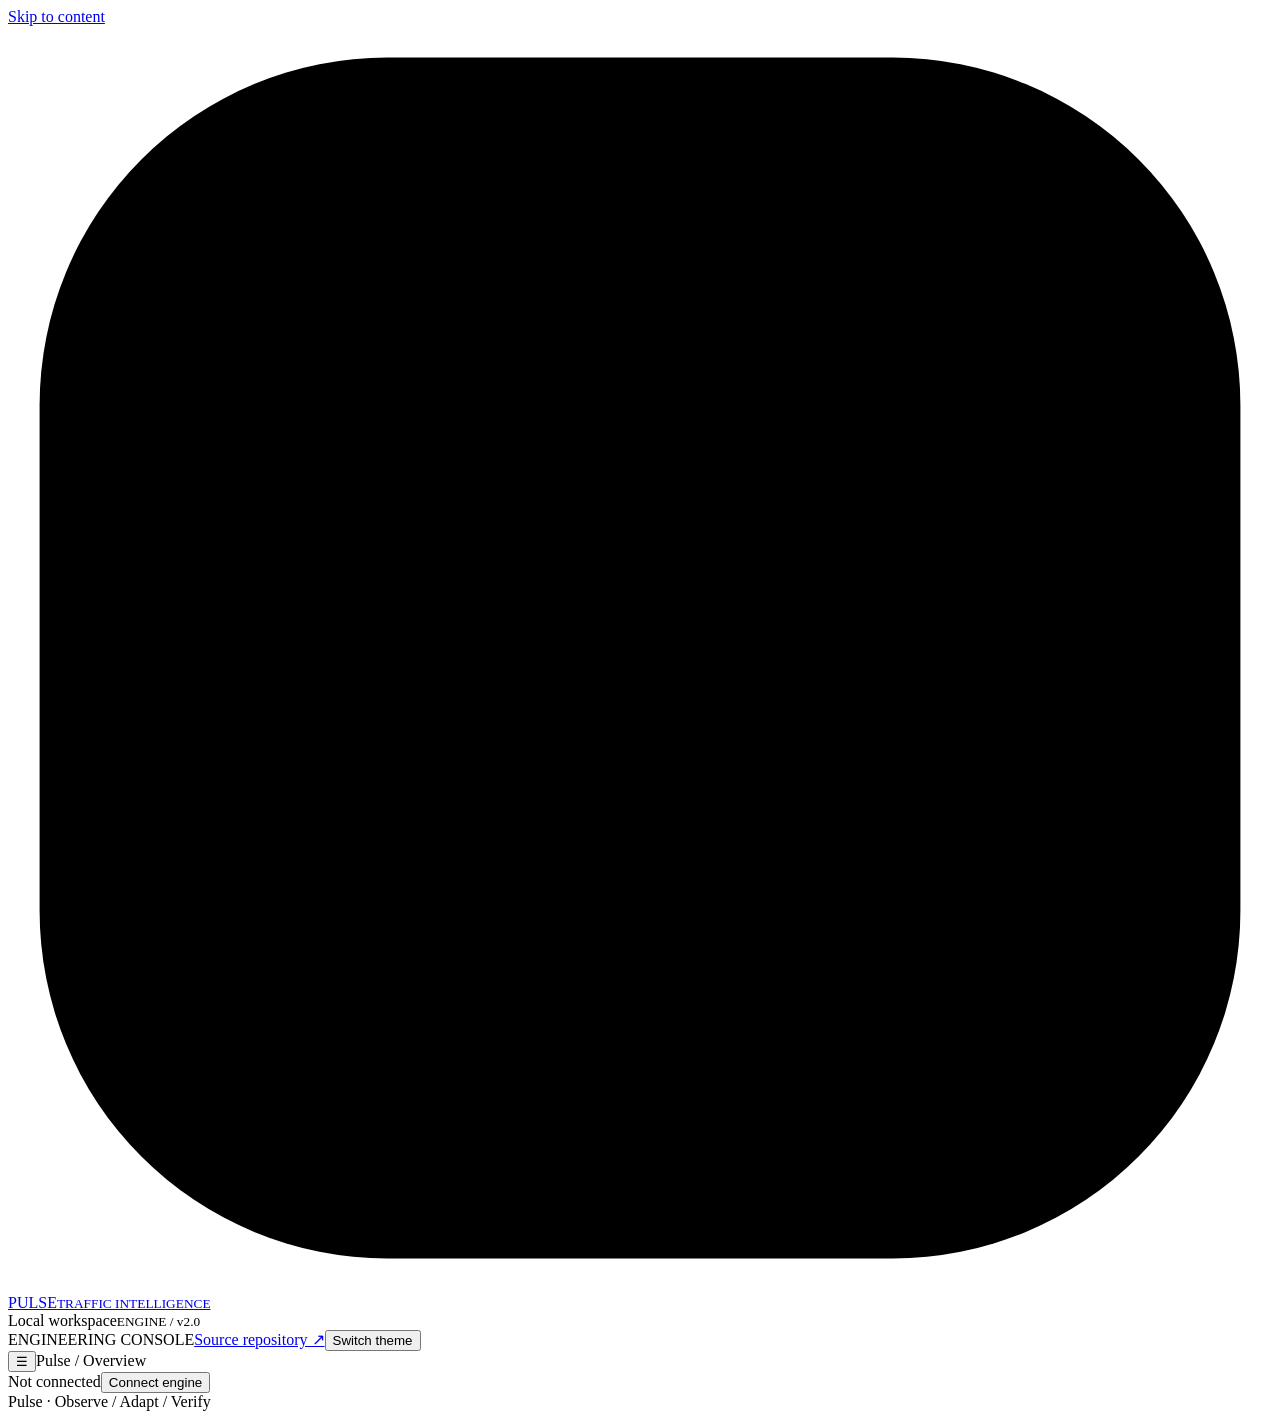
==== app/ui/static/index.html @ 1d76986a "feat(pulse): same-origin console and instance-local measured telemetry" ====
<!doctype html>
<html lang="en" data-theme="dark">
<head>
<meta charset="utf-8">
<meta name="viewport" content="width=device-width, initial-scale=1">
<meta name="color-scheme" content="dark light">
<meta name="description" content="Pulse — adaptive traffic intelligence. Observe, disrupt, and replay real routing experiments.">
<title>Pulse / Traffic Intelligence</title>
<link rel="stylesheet" href="/pulse/assets/style.css">
<script type="module" src="/pulse/assets/app.js"></script>
</head>
<body>
<a class="skip" href="#main">Skip to content</a>
<div id="app">
<aside class="sidebar" aria-label="Primary navigation">
<a class="brand" href="#home" aria-label="Pulse home"><svg viewBox="0 0 40 40" aria-hidden="true"><rect x="1" y="1" width="38" height="38" rx="11"/><path d="M7 22h7l4-11 5 18 4-7h6"/></svg><span>PULSE<small>TRAFFIC INTELLIGENCE</small></span></a>
<div class="workspace"><i class="status-dot"></i><span>Local workspace<small>ENGINE / v2.0</small></span></div>
<nav id="nav"></nav>
<div class="sidebar-footer"><span class="eyebrow">ENGINEERING CONSOLE</span><a href="https://github.com/ashoka0402/Adaptive-L7-Load-Balancer" target="_blank" rel="noopener noreferrer">Source repository ↗</a><button id="theme" class="quiet" type="button">Switch theme</button></div>
</aside>
<div class="shell">
<header class="topbar"><button class="icon-btn mobile-only" id="menu" aria-label="Toggle navigation">☰</button><span id="breadcrumb">Pulse / Overview</span><div class="top-actions"><span id="connection" class="connection"><i></i> Not connected</span><button id="auth-button" class="button compact">Connect engine</button></div></header>
<main id="main" tabindex="-1"></main>
<footer class="footnote"><span>Pulse · Observe / Adapt / Verify</span><span id="clock"></span></footer>
</div>
</div>
<dialog id="auth-dialog" aria-labelledby="auth-title"><form id="auth-form"><div class="eyebrow">CONTROL PLANE / AUTH</div><h2 id="auth-title">Connect to Pulse</h2><p>Enter your local engine's admin token. It stays in this page's memory and is sent only to this origin.</p><label for="token">Admin token</label><input id="token" type="password" autocomplete="off" required minlength="16"><div class="dialog-actions"><button type="button" class="button secondary" id="close-auth">Cancel</button><button class="button" type="submit">Connect</button></div><p id="auth-error" role="alert"></p></form></dialog>
<div id="notice" role="status" aria-live="polite"></div>
<noscript>Pulse requires JavaScript to display and control experiments.</noscript>
</body>
</html>
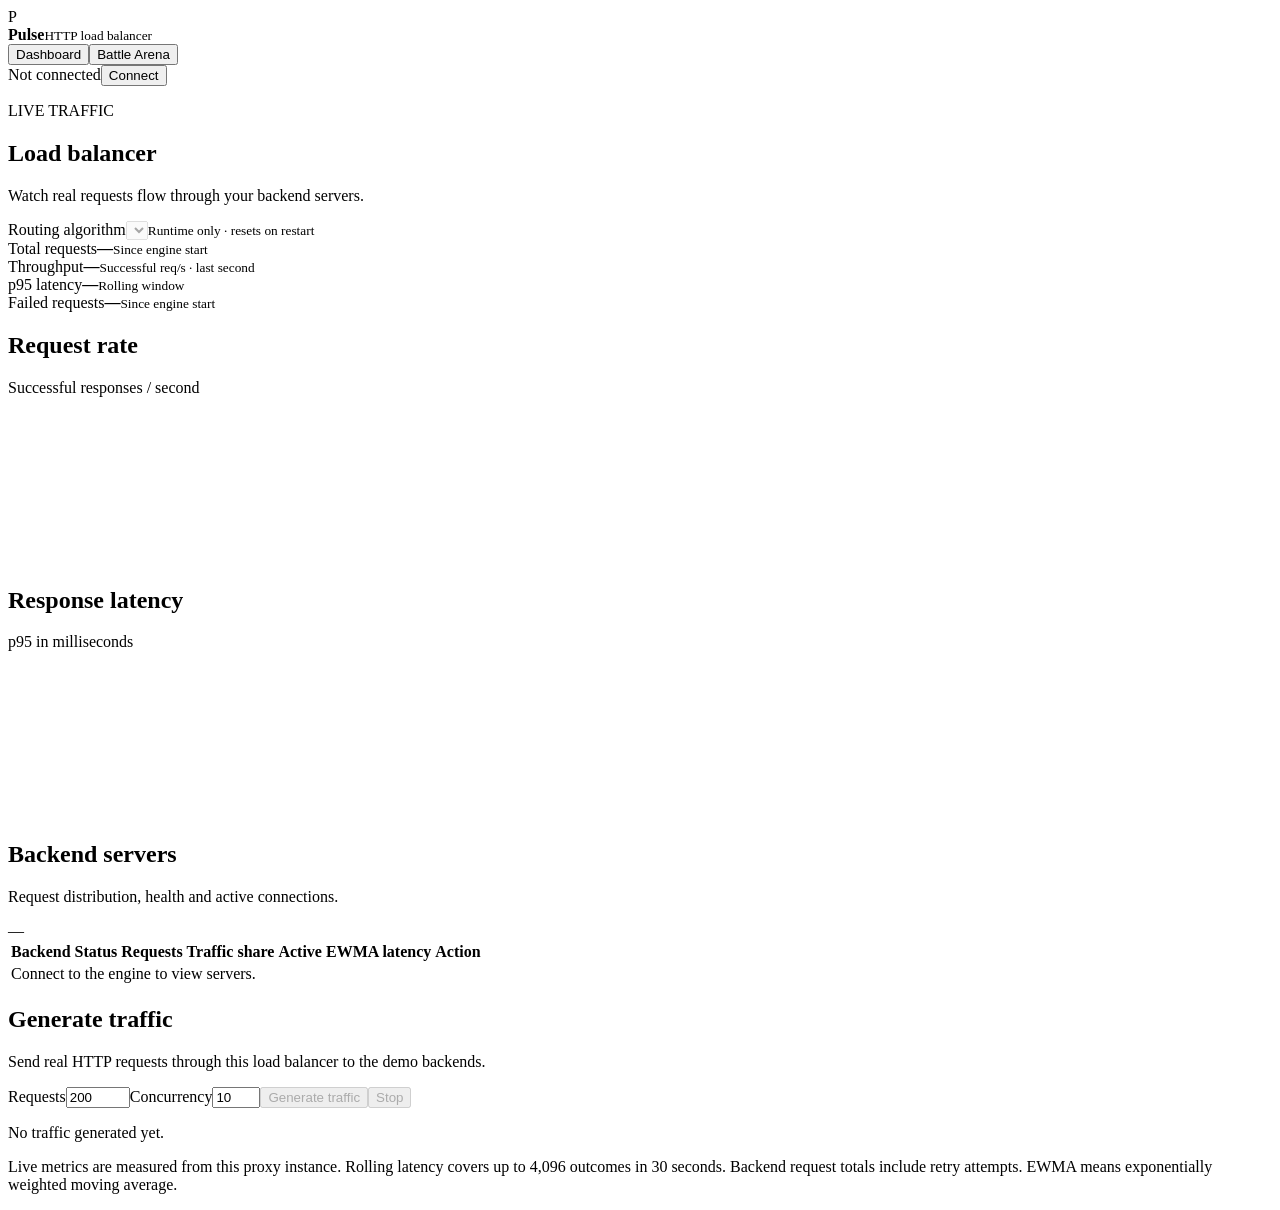
==== commit 54893bbf: "Replace complex console with minimal dashboard and four-algorithm battle arena" ====
--- a/app/ui/static/index.html
+++ b/app/ui/static/index.html
@@ -1,31 +1,45 @@
 <!doctype html>
-<html lang="en" data-theme="dark">
+<html lang="en">
 <head>
 <meta charset="utf-8">
-<meta name="viewport" content="width=device-width, initial-scale=1">
-<meta name="color-scheme" content="dark light">
-<meta name="description" content="Pulse — adaptive traffic intelligence. Observe, disrupt, and replay real routing experiments.">
-<title>Pulse / Traffic Intelligence</title>
+<meta name="viewport" content="width=device-width,initial-scale=1">
+<title>Pulse — Load Balancer</title>
 <link rel="stylesheet" href="/pulse/assets/style.css">
 <script type="module" src="/pulse/assets/app.js"></script>
 </head>
 <body>
-<a class="skip" href="#main">Skip to content</a>
-<div id="app">
-<aside class="sidebar" aria-label="Primary navigation">
-<a class="brand" href="#home" aria-label="Pulse home"><svg viewBox="0 0 40 40" aria-hidden="true"><rect x="1" y="1" width="38" height="38" rx="11"/><path d="M7 22h7l4-11 5 18 4-7h6"/></svg><span>PULSE<small>TRAFFIC INTELLIGENCE</small></span></a>
-<div class="workspace"><i class="status-dot"></i><span>Local workspace<small>ENGINE / v2.0</small></span></div>
-<nav id="nav"></nav>
-<div class="sidebar-footer"><span class="eyebrow">ENGINEERING CONSOLE</span><a href="https://github.com/ashoka0402/Adaptive-L7-Load-Balancer" target="_blank" rel="noopener noreferrer">Source repository ↗</a><button id="theme" class="quiet" type="button">Switch theme</button></div>
-</aside>
-<div class="shell">
-<header class="topbar"><button class="icon-btn mobile-only" id="menu" aria-label="Toggle navigation">☰</button><span id="breadcrumb">Pulse / Overview</span><div class="top-actions"><span id="connection" class="connection"><i></i> Not connected</span><button id="auth-button" class="button compact">Connect engine</button></div></header>
-<main id="main" tabindex="-1"></main>
-<footer class="footnote"><span>Pulse · Observe / Adapt / Verify</span><span id="clock"></span></footer>
-</div>
-</div>
-<dialog id="auth-dialog" aria-labelledby="auth-title"><form id="auth-form"><div class="eyebrow">CONTROL PLANE / AUTH</div><h2 id="auth-title">Connect to Pulse</h2><p>Enter your local engine's admin token. It stays in this page's memory and is sent only to this origin.</p><label for="token">Admin token</label><input id="token" type="password" autocomplete="off" required minlength="16"><div class="dialog-actions"><button type="button" class="button secondary" id="close-auth">Cancel</button><button class="button" type="submit">Connect</button></div><p id="auth-error" role="alert"></p></form></dialog>
-<div id="notice" role="status" aria-live="polite"></div>
-<noscript>Pulse requires JavaScript to display and control experiments.</noscript>
+<header class="topbar">
+  <div class="brand"><span class="logo" aria-hidden="true">P</span><div><strong>Pulse</strong><small>HTTP load balancer</small></div></div>
+  <nav aria-label="Main navigation"><button class="tab active" data-page="dashboard" aria-current="page">Dashboard</button><button class="tab" data-page="arena">Battle Arena</button></nav>
+  <div class="connection"><span id="connection" role="status">Not connected</span><button id="auth-button">Connect</button></div>
+</header>
+<main>
+  <div id="notice" role="status" aria-live="polite"></div>
+  <section id="dashboard">
+    <div class="heading"><div><p class="eyebrow">LIVE TRAFFIC</p><h1>Load balancer</h1><p>Watch real requests flow through your backend servers.</p></div><div class="control"><label for="strategy">Routing algorithm</label><select id="strategy" disabled></select><small>Runtime only · resets on restart</small></div></div>
+    <div class="metrics">
+      <article><span>Total requests</span><strong id="total">—</strong><small>Since engine start</small></article>
+      <article><span>Throughput</span><strong id="rps">—</strong><small>Successful req/s · last second</small></article>
+      <article><span>p95 latency</span><strong id="latency">—</strong><small>Rolling window</small></article>
+      <article><span>Failed requests</span><strong id="errors">—</strong><small>Since engine start</small></article>
+    </div>
+    <div class="charts"><article class="panel"><h2>Request rate</h2><p>Successful responses / second</p><canvas id="rate-chart" aria-label="Request rate over time"></canvas></article><article class="panel"><h2>Response latency</h2><p>p95 in milliseconds</p><canvas id="latency-chart" aria-label="Response latency over time"></canvas></article></div>
+    <article class="panel"><div class="panel-title"><div><h2>Backend servers</h2><p>Request distribution, health and active connections.</p></div><span id="active">—</span></div>
+      <div class="table-wrap"><table><thead><tr><th>Backend</th><th>Status</th><th>Requests</th><th>Traffic share</th><th>Active</th><th>EWMA latency</th><th>Action</th></tr></thead><tbody id="backends"><tr><td colspan="7">Connect to the engine to view servers.</td></tr></tbody></table></div>
+    </article>
+    <article class="panel"><h2>Generate traffic</h2><p>Send real HTTP requests through this load balancer to the demo backends.</p><form id="traffic-form" class="form-row"><label>Requests<input id="count" type="number" min="1" max="1000" value="200" required></label><label>Concurrency<input id="concurrency" type="number" min="1" max="50" value="10" required></label><button class="primary" id="generate" type="submit" disabled>Generate traffic</button><button id="stop-traffic" type="button" disabled>Stop</button></form><p id="traffic-status" role="status">No traffic generated yet.</p></article>
+    <p class="footnote">Live metrics are measured from this proxy instance. Rolling latency covers up to 4,096 outcomes in 30 seconds. Backend request totals include retry attempts. EWMA means exponentially weighted moving average.</p>
+  </section>
+  <section id="arena" hidden>
+    <div class="heading"><div><p class="eyebrow">BENCHMARK</p><h1>Battle Arena</h1><p>Compare all four algorithms on the same isolated workload.</p></div></div>
+    <article class="panel"><h2>Experiment</h2><p>Simulation is modeled; HTTP runs use real local requests against separate demo servers.</p>
+      <form id="arena-form" class="form-row"><label>Mode<select id="mode"><option value="http">Real local HTTP</option><option value="simulation">Simulation</option></select></label><label>Requests / second<input id="arena-rps" type="number" min="1" max="100" value="50" required></label><label>Duration (seconds)<input id="duration" type="number" min="1" max="10" value="3" required></label><label>Traffic pattern<select id="pattern"><option value="steady">Steady</option><option value="burst">Burst</option></select></label><button class="primary" id="run-arena" type="submit" disabled>Run comparison</button><button id="cancel-arena" type="button" disabled>Cancel</button></form>
+      <p id="job-status" role="status">No experiment running.</p>
+    </article>
+    <article class="panel"><h2>Results</h2><p id="result-note">Run an experiment to compare actual outcomes.</p><div class="table-wrap"><table><thead><tr><th>Algorithm</th><th>Offered</th><th>Successful req/s</th><th>p95 (ms)</th><th>p99 (ms)</th><th>Errors</th></tr></thead><tbody id="results"><tr><td colspan="6">No results yet.</td></tr></tbody></table></div><div class="charts results-charts"><div><h3>Throughput · higher is better</h3><div id="throughput-bars"></div></div><div><h3>p95 latency · lower is better</h3><div id="latency-bars"></div></div></div></article>
+    <p class="footnote">Same seed, arrival schedule and three backend profiles for each algorithm. HTTP runs share this host and may vary with scheduling; these results are not a production capacity claim.</p>
+  </section>
+</main>
+<dialog id="auth-dialog"><form id="auth-form"><h2>Connect engine</h2><p>Enter the token from PULSE_ADMIN_TOKEN.</p><label>Admin token<input id="token" type="password" autocomplete="off" required></label><div class="dialog-actions"><button type="button" id="close-auth">Cancel</button><button class="primary" type="submit">Connect</button></div><p id="auth-error" role="alert"></p></form></dialog>
 </body>
 </html>
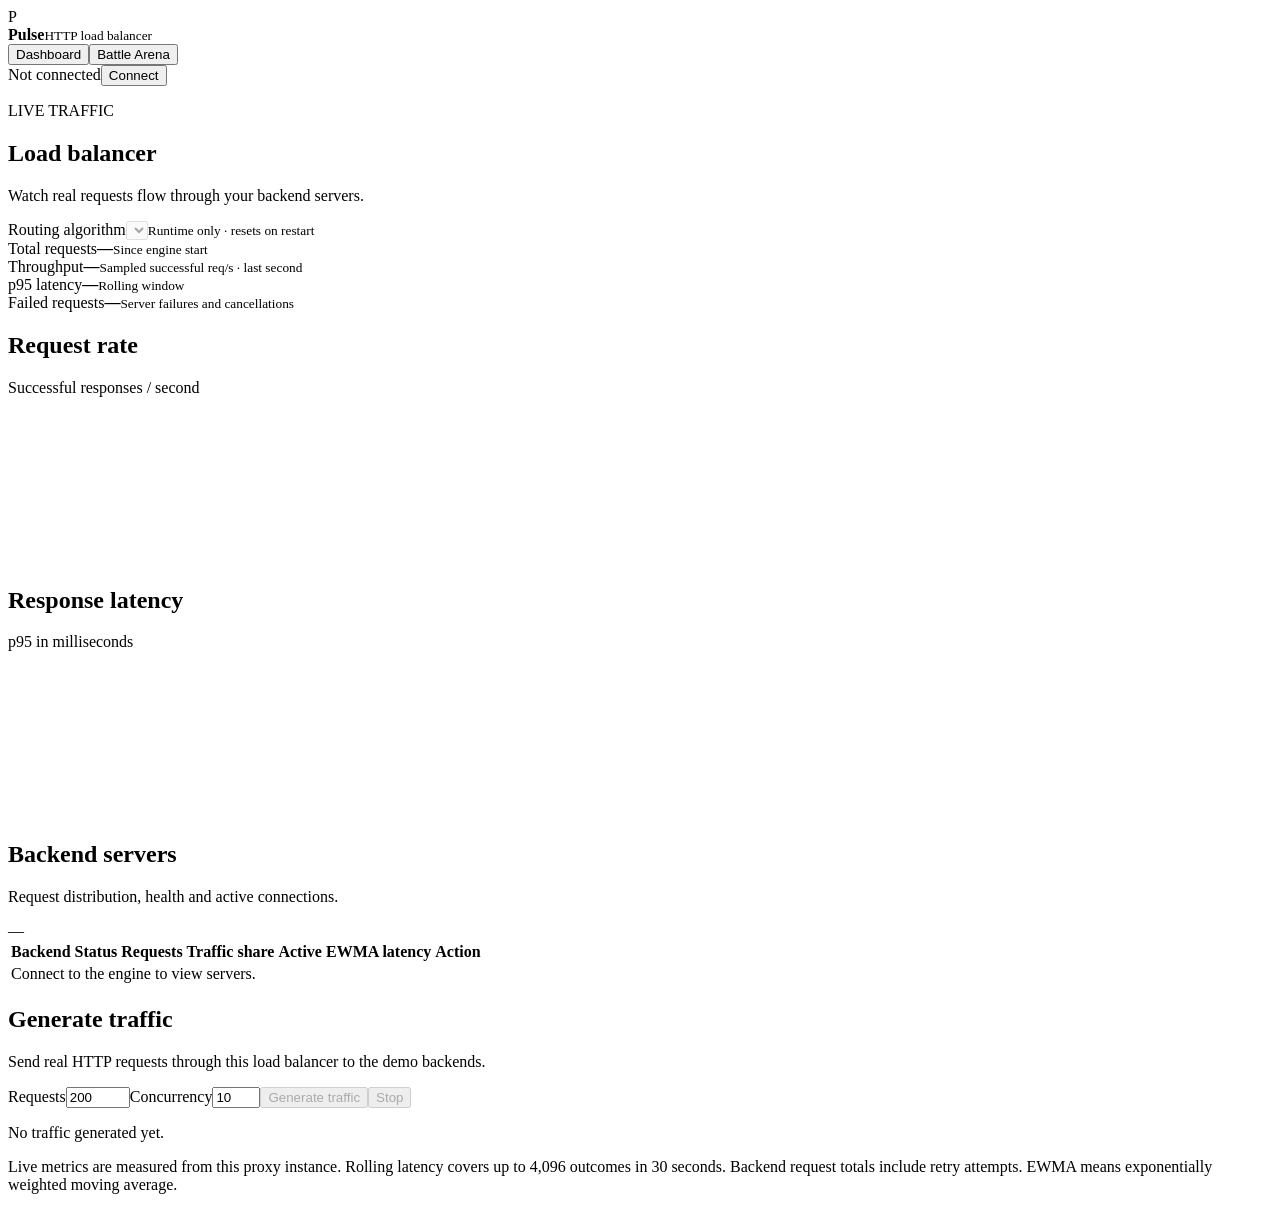
==== commit 3382b066: "Fix isolated Docker benchmark report permissions and clarify console status" ====
--- a/app/ui/static/index.html
+++ b/app/ui/static/index.html
@@ -19,9 +19,9 @@
     <div class="heading"><div><p class="eyebrow">LIVE TRAFFIC</p><h1>Load balancer</h1><p>Watch real requests flow through your backend servers.</p></div><div class="control"><label for="strategy">Routing algorithm</label><select id="strategy" disabled></select><small>Runtime only · resets on restart</small></div></div>
     <div class="metrics">
       <article><span>Total requests</span><strong id="total">—</strong><small>Since engine start</small></article>
-      <article><span>Throughput</span><strong id="rps">—</strong><small>Successful req/s · last second</small></article>
+      <article><span>Throughput</span><strong id="rps">—</strong><small>Sampled successful req/s · last second</small></article>
       <article><span>p95 latency</span><strong id="latency">—</strong><small>Rolling window</small></article>
-      <article><span>Failed requests</span><strong id="errors">—</strong><small>Since engine start</small></article>
+      <article><span>Failed requests</span><strong id="errors">—</strong><small>Server failures and cancellations</small></article>
     </div>
     <div class="charts"><article class="panel"><h2>Request rate</h2><p>Successful responses / second</p><canvas id="rate-chart" aria-label="Request rate over time"></canvas></article><article class="panel"><h2>Response latency</h2><p>p95 in milliseconds</p><canvas id="latency-chart" aria-label="Response latency over time"></canvas></article></div>
     <article class="panel"><div class="panel-title"><div><h2>Backend servers</h2><p>Request distribution, health and active connections.</p></div><span id="active">—</span></div>
@@ -40,6 +40,6 @@
     <p class="footnote">Same seed, arrival schedule and three backend profiles for each algorithm. HTTP runs share this host and may vary with scheduling; these results are not a production capacity claim.</p>
   </section>
 </main>
-<dialog id="auth-dialog"><form id="auth-form"><h2>Connect engine</h2><p>Enter the token from PULSE_ADMIN_TOKEN.</p><label>Admin token<input id="token" type="password" autocomplete="off" required></label><div class="dialog-actions"><button type="button" id="close-auth">Cancel</button><button class="primary" type="submit">Connect</button></div><p id="auth-error" role="alert"></p></form></dialog>
+<dialog id="auth-dialog" aria-labelledby="auth-title"><form id="auth-form"><h2 id="auth-title">Connect engine</h2><p>Enter the token from PULSE_ADMIN_TOKEN.</p><label>Admin token<input id="token" type="password" autocomplete="off" required></label><div class="dialog-actions"><button type="button" id="close-auth">Cancel</button><button class="primary" type="submit">Connect</button></div><p id="auth-error" role="alert"></p></form></dialog>
 </body>
 </html>
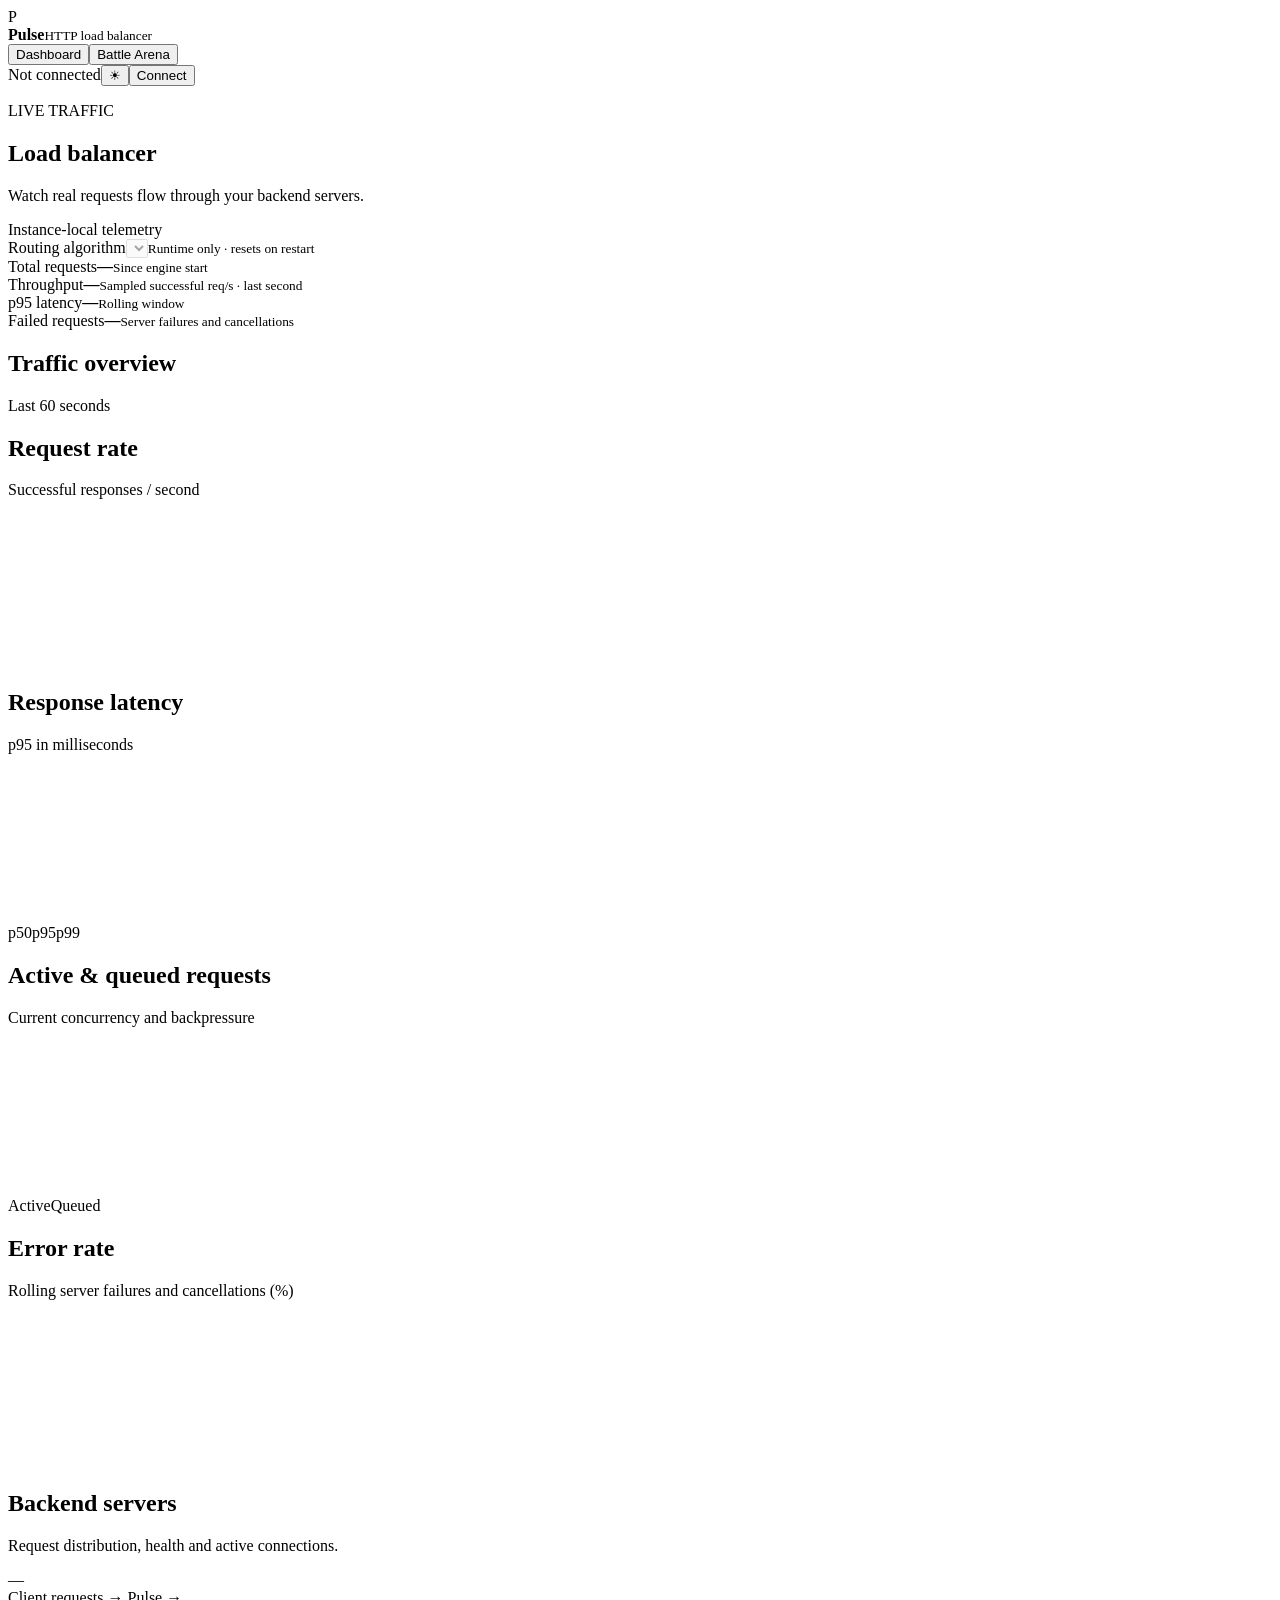
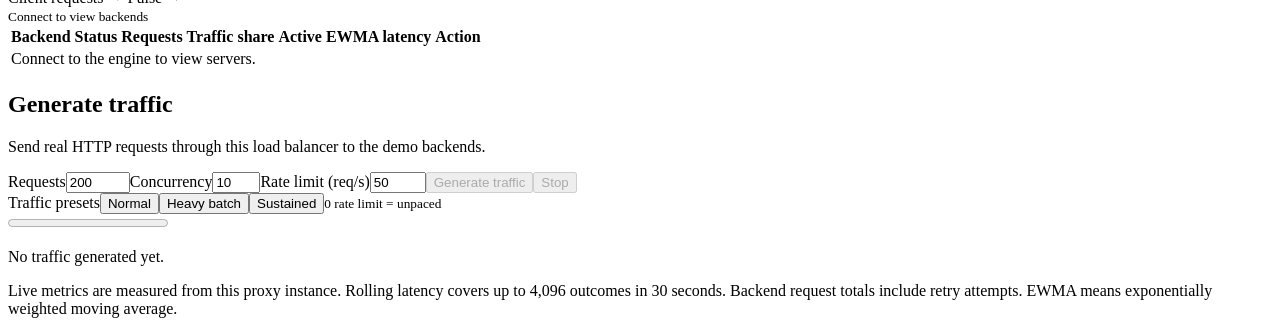
==== commit 9f5328e0: "Polish Pulse console with dark mode, live pressure charts and real HTTP scenarios" ====
--- a/app/ui/static/index.html
+++ b/app/ui/static/index.html
@@ -1,5 +1,5 @@
 <!doctype html>
-<html lang="en">
+<html lang="en" data-theme="dark">
 <head>
 <meta charset="utf-8">
 <meta name="viewport" content="width=device-width,initial-scale=1">
@@ -11,33 +11,33 @@
 <header class="topbar">
   <div class="brand"><span class="logo" aria-hidden="true">P</span><div><strong>Pulse</strong><small>HTTP load balancer</small></div></div>
   <nav aria-label="Main navigation"><button class="tab active" data-page="dashboard" aria-current="page">Dashboard</button><button class="tab" data-page="arena">Battle Arena</button></nav>
-  <div class="connection"><span id="connection" role="status">Not connected</span><button id="auth-button">Connect</button></div>
+  <div class="connection"><span id="connection" role="status">Not connected</span><button id="theme-toggle" type="button" aria-label="Switch to light mode" title="Switch theme"><span aria-hidden="true" id="theme-icon">☀</span></button><button id="auth-button">Connect</button></div>
 </header>
 <main>
   <div id="notice" role="status" aria-live="polite"></div>
   <section id="dashboard">
-    <div class="heading"><div><p class="eyebrow">LIVE TRAFFIC</p><h1>Load balancer</h1><p>Watch real requests flow through your backend servers.</p></div><div class="control"><label for="strategy">Routing algorithm</label><select id="strategy" disabled></select><small>Runtime only · resets on restart</small></div></div>
+    <div class="heading"><div><p class="eyebrow">LIVE TRAFFIC</p><h1>Load balancer</h1><p>Watch real requests flow through your backend servers.</p><span class="live-label"><i></i> Instance-local telemetry</span></div><div class="control"><label for="strategy">Routing algorithm</label><select id="strategy" disabled></select><small>Runtime only · resets on restart</small></div></div>
     <div class="metrics">
-      <article><span>Total requests</span><strong id="total">—</strong><small>Since engine start</small></article>
-      <article><span>Throughput</span><strong id="rps">—</strong><small>Sampled successful req/s · last second</small></article>
-      <article><span>p95 latency</span><strong id="latency">—</strong><small>Rolling window</small></article>
-      <article><span>Failed requests</span><strong id="errors">—</strong><small>Server failures and cancellations</small></article>
+      <article><span class="metric-label"><i></i>Total requests</span><strong id="total">—</strong><small>Since engine start</small></article>
+      <article><span class="metric-label"><i></i>Throughput</span><strong id="rps">—</strong><small>Sampled successful req/s · last second</small></article>
+      <article><span class="metric-label"><i></i>p95 latency</span><strong id="latency">—</strong><small>Rolling window</small></article>
+      <article><span class="metric-label"><i></i>Failed requests</span><strong id="errors">—</strong><small>Server failures and cancellations</small></article>
     </div>
-    <div class="charts"><article class="panel"><h2>Request rate</h2><p>Successful responses / second</p><canvas id="rate-chart" aria-label="Request rate over time"></canvas></article><article class="panel"><h2>Response latency</h2><p>p95 in milliseconds</p><canvas id="latency-chart" aria-label="Response latency over time"></canvas></article></div>
-    <article class="panel"><div class="panel-title"><div><h2>Backend servers</h2><p>Request distribution, health and active connections.</p></div><span id="active">—</span></div>
+    <div class="section-title"><h2>Traffic overview</h2><span>Last 60 seconds</span></div><div class="charts"><article class="panel"><h2>Request rate</h2><p>Successful responses / second</p><canvas id="rate-chart" aria-label="Request rate over time"></canvas></article><article class="panel"><h2>Response latency</h2><p>p95 in milliseconds</p><canvas id="latency-chart" aria-label="Response latency over time"></canvas><div class="legend"><span class="legend-p50">p50</span><span class="legend-p95">p95</span><span class="legend-p99">p99</span></div></article><article class="panel"><h2>Active &amp; queued requests</h2><p>Current concurrency and backpressure</p><canvas id="pressure-chart" aria-label="Active and queued requests over time"></canvas><div class="legend"><span class="legend-active">Active</span><span class="legend-queue">Queued</span></div></article><article class="panel"><h2>Error rate</h2><p>Rolling server failures and cancellations (%)</p><canvas id="error-chart" aria-label="Error rate over time"></canvas></article></div>
+    <article class="panel"><div class="panel-title"><div><h2>Backend servers</h2><p>Request distribution, health and active connections.</p></div><span id="active">—</span></div><div id="topology" class="topology" aria-label="Backend request distribution"><div class="topology-source">Client requests <span>→</span> Pulse <span>→</span></div><div id="topology-nodes" class="topology-nodes"><small>Connect to view backends</small></div></div>
       <div class="table-wrap"><table><thead><tr><th>Backend</th><th>Status</th><th>Requests</th><th>Traffic share</th><th>Active</th><th>EWMA latency</th><th>Action</th></tr></thead><tbody id="backends"><tr><td colspan="7">Connect to the engine to view servers.</td></tr></tbody></table></div>
     </article>
-    <article class="panel"><h2>Generate traffic</h2><p>Send real HTTP requests through this load balancer to the demo backends.</p><form id="traffic-form" class="form-row"><label>Requests<input id="count" type="number" min="1" max="1000" value="200" required></label><label>Concurrency<input id="concurrency" type="number" min="1" max="50" value="10" required></label><button class="primary" id="generate" type="submit" disabled>Generate traffic</button><button id="stop-traffic" type="button" disabled>Stop</button></form><p id="traffic-status" role="status">No traffic generated yet.</p></article>
+    <article class="panel"><h2>Generate traffic</h2><p>Send real HTTP requests through this load balancer to the demo backends.</p><form id="traffic-form" class="form-row"><label>Requests<input id="count" type="number" min="1" max="1000" value="200" required></label><label>Concurrency<input id="concurrency" type="number" min="1" max="50" value="10" required></label><label>Rate limit (req/s)<input id="traffic-rate" type="number" min="0" max="200" value="50" required></label><button class="primary" id="generate" type="submit" disabled>Generate traffic</button><button id="stop-traffic" type="button" disabled>Stop</button></form><div class="presets"><span>Traffic presets</span><button type="button" data-preset="normal">Normal</button><button type="button" data-preset="burst">Heavy batch</button><button type="button" data-preset="sustained">Sustained</button><small>0 rate limit = unpaced</small></div><progress id="traffic-progress" max="1" value="0" aria-label="Traffic completion"></progress><p id="traffic-status" role="status">No traffic generated yet.</p></article>
     <p class="footnote">Live metrics are measured from this proxy instance. Rolling latency covers up to 4,096 outcomes in 30 seconds. Backend request totals include retry attempts. EWMA means exponentially weighted moving average.</p>
   </section>
   <section id="arena" hidden>
     <div class="heading"><div><p class="eyebrow">BENCHMARK</p><h1>Battle Arena</h1><p>Compare all four algorithms on the same isolated workload.</p></div></div>
     <article class="panel"><h2>Experiment</h2><p>Simulation is modeled; HTTP runs use real local requests against separate demo servers.</p>
-      <form id="arena-form" class="form-row"><label>Mode<select id="mode"><option value="http">Real local HTTP</option><option value="simulation">Simulation</option></select></label><label>Requests / second<input id="arena-rps" type="number" min="1" max="100" value="50" required></label><label>Duration (seconds)<input id="duration" type="number" min="1" max="10" value="3" required></label><label>Traffic pattern<select id="pattern"><option value="steady">Steady</option><option value="burst">Burst</option></select></label><button class="primary" id="run-arena" type="submit" disabled>Run comparison</button><button id="cancel-arena" type="button" disabled>Cancel</button></form>
-      <p id="job-status" role="status">No experiment running.</p>
+      <form id="arena-form" class="form-row"><label>Mode<select id="mode" aria-label="Mode"><option value="http">Real local HTTP</option><option value="simulation">Simulation</option></select></label><label>Requests / second<input id="arena-rps" type="number" min="1" max="100" value="50" required></label><label>Duration (seconds)<input id="duration" type="number" min="1" max="10" value="3" required></label><label>Traffic pattern<select id="pattern" aria-label="Traffic pattern"><option value="steady">Steady</option><option value="burst">Burst</option><option value="ramp">Ramp up</option></select></label><label>Scenario<select id="scenario" aria-label="Scenario"><option value="normal">Normal servers</option><option value="slow">Backend slowdown</option><option value="outage">Backend failure &amp; recovery</option><option value="overload">Limited backend capacity</option></select></label><button class="primary" id="run-arena" type="submit" disabled>Run comparison</button><button id="cancel-arena" type="button" disabled>Cancel</button></form>
+      <p id="scenario-note" class="scenario-note"></p><progress id="arena-progress" max="4" value="0" aria-label="Completed algorithms"></progress><p id="job-status" role="status">No experiment running.</p>
     </article>
-    <article class="panel"><h2>Results</h2><p id="result-note">Run an experiment to compare actual outcomes.</p><div class="table-wrap"><table><thead><tr><th>Algorithm</th><th>Offered</th><th>Successful req/s</th><th>p95 (ms)</th><th>p99 (ms)</th><th>Errors</th></tr></thead><tbody id="results"><tr><td colspan="6">No results yet.</td></tr></tbody></table></div><div class="charts results-charts"><div><h3>Throughput · higher is better</h3><div id="throughput-bars"></div></div><div><h3>p95 latency · lower is better</h3><div id="latency-bars"></div></div></div></article>
-    <p class="footnote">Same seed, arrival schedule and three backend profiles for each algorithm. HTTP runs share this host and may vary with scheduling; these results are not a production capacity claim.</p>
+    <article class="panel"><h2>Results</h2><p id="result-note">Run an experiment to compare actual outcomes.</p><div class="table-wrap"><table><thead><tr><th>Algorithm</th><th>Offered</th><th>Successful req/s</th><th>p95 (ms)</th><th>p99 (ms)</th><th>Errors</th></tr></thead><tbody id="results"><tr><td colspan="6">No results yet.</td></tr></tbody></table></div><div class="charts results-charts"><div><h3>Throughput · higher is better</h3><div id="throughput-bars"></div></div><div><h3>p95 latency · lower is better</h3><div id="latency-bars"></div></div><div><h3>Failed requests · lower is better</h3><div id="error-bars"></div></div><div><h3>Backend distribution · requests</h3><div id="distribution-bars"></div></div></div></article>
+    <p class="footnote">Same seed, arrival schedule, backend profiles and fault schedule for each algorithm. HTTP runs share this host and may vary with scheduling; these results are not a production capacity claim.</p>
   </section>
 </main>
 <dialog id="auth-dialog" aria-labelledby="auth-title"><form id="auth-form"><h2 id="auth-title">Connect engine</h2><p>Enter the token from PULSE_ADMIN_TOKEN.</p><label>Admin token<input id="token" type="password" autocomplete="off" required></label><div class="dialog-actions"><button type="button" id="close-auth">Cancel</button><button class="primary" type="submit">Connect</button></div><p id="auth-error" role="alert"></p></form></dialog>
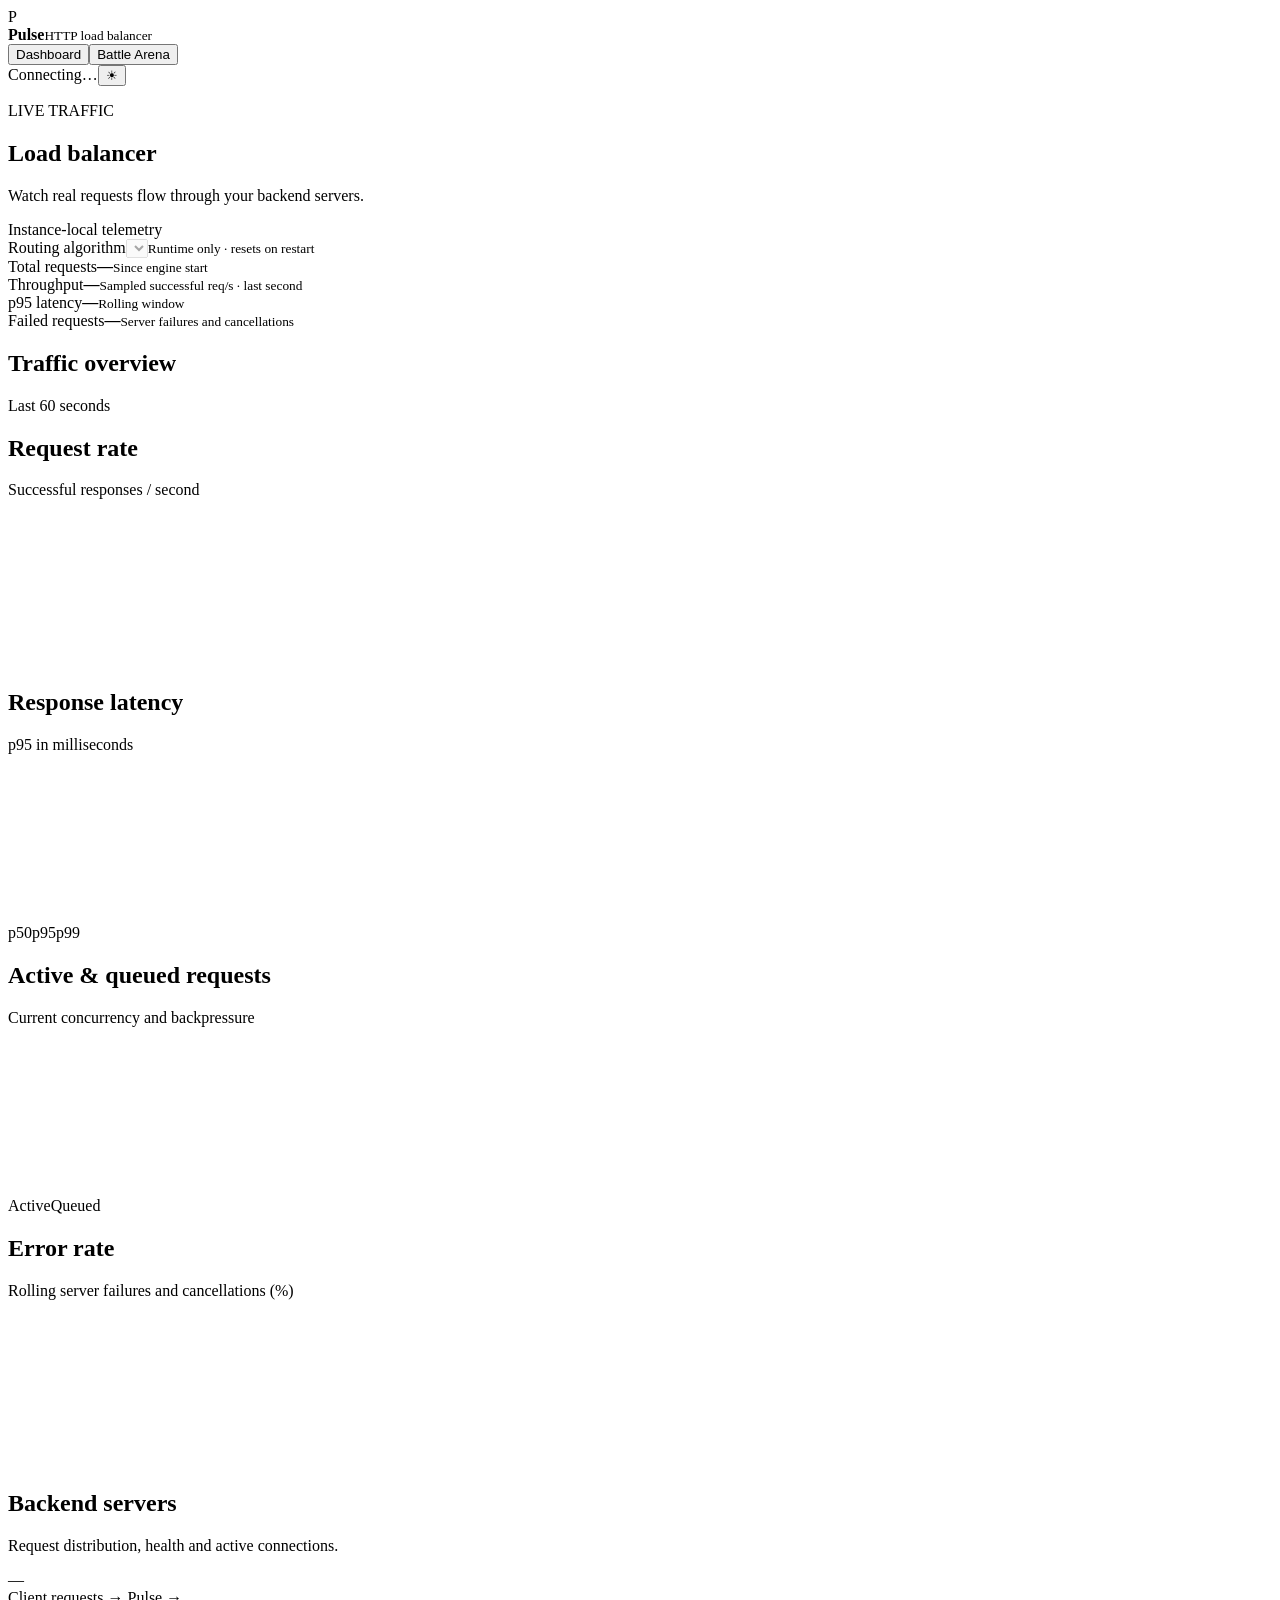
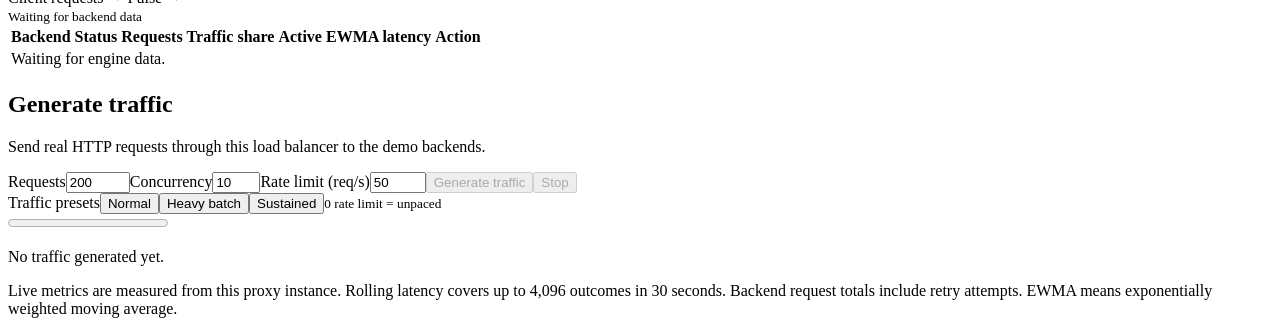
==== commit f1a75168: "Remove admin token and automatically connect local Pulse dashboard" ====
--- a/app/ui/static/index.html
+++ b/app/ui/static/index.html
@@ -11,7 +11,7 @@
 <header class="topbar">
   <div class="brand"><span class="logo" aria-hidden="true">P</span><div><strong>Pulse</strong><small>HTTP load balancer</small></div></div>
   <nav aria-label="Main navigation"><button class="tab active" data-page="dashboard" aria-current="page">Dashboard</button><button class="tab" data-page="arena">Battle Arena</button></nav>
-  <div class="connection"><span id="connection" role="status">Not connected</span><button id="theme-toggle" type="button" aria-label="Switch to light mode" title="Switch theme"><span aria-hidden="true" id="theme-icon">☀</span></button><button id="auth-button">Connect</button></div>
+  <div class="connection"><span id="connection" role="status">Connecting…</span><button id="theme-toggle" type="button" aria-label="Switch to light mode" title="Switch theme"><span aria-hidden="true" id="theme-icon">☀</span></button></div>
 </header>
 <main>
   <div id="notice" role="status" aria-live="polite"></div>
@@ -24,8 +24,8 @@
       <article><span class="metric-label"><i></i>Failed requests</span><strong id="errors">—</strong><small>Server failures and cancellations</small></article>
     </div>
     <div class="section-title"><h2>Traffic overview</h2><span>Last 60 seconds</span></div><div class="charts"><article class="panel"><h2>Request rate</h2><p>Successful responses / second</p><canvas id="rate-chart" aria-label="Request rate over time"></canvas></article><article class="panel"><h2>Response latency</h2><p>p95 in milliseconds</p><canvas id="latency-chart" aria-label="Response latency over time"></canvas><div class="legend"><span class="legend-p50">p50</span><span class="legend-p95">p95</span><span class="legend-p99">p99</span></div></article><article class="panel"><h2>Active &amp; queued requests</h2><p>Current concurrency and backpressure</p><canvas id="pressure-chart" aria-label="Active and queued requests over time"></canvas><div class="legend"><span class="legend-active">Active</span><span class="legend-queue">Queued</span></div></article><article class="panel"><h2>Error rate</h2><p>Rolling server failures and cancellations (%)</p><canvas id="error-chart" aria-label="Error rate over time"></canvas></article></div>
-    <article class="panel"><div class="panel-title"><div><h2>Backend servers</h2><p>Request distribution, health and active connections.</p></div><span id="active">—</span></div><div id="topology" class="topology" aria-label="Backend request distribution"><div class="topology-source">Client requests <span>→</span> Pulse <span>→</span></div><div id="topology-nodes" class="topology-nodes"><small>Connect to view backends</small></div></div>
-      <div class="table-wrap"><table><thead><tr><th>Backend</th><th>Status</th><th>Requests</th><th>Traffic share</th><th>Active</th><th>EWMA latency</th><th>Action</th></tr></thead><tbody id="backends"><tr><td colspan="7">Connect to the engine to view servers.</td></tr></tbody></table></div>
+    <article class="panel"><div class="panel-title"><div><h2>Backend servers</h2><p>Request distribution, health and active connections.</p></div><span id="active">—</span></div><div id="topology" class="topology" aria-label="Backend request distribution"><div class="topology-source">Client requests <span>→</span> Pulse <span>→</span></div><div id="topology-nodes" class="topology-nodes"><small>Waiting for backend data</small></div></div>
+      <div class="table-wrap"><table><thead><tr><th>Backend</th><th>Status</th><th>Requests</th><th>Traffic share</th><th>Active</th><th>EWMA latency</th><th>Action</th></tr></thead><tbody id="backends"><tr><td colspan="7">Waiting for engine data.</td></tr></tbody></table></div>
     </article>
     <article class="panel"><h2>Generate traffic</h2><p>Send real HTTP requests through this load balancer to the demo backends.</p><form id="traffic-form" class="form-row"><label>Requests<input id="count" type="number" min="1" max="1000" value="200" required></label><label>Concurrency<input id="concurrency" type="number" min="1" max="50" value="10" required></label><label>Rate limit (req/s)<input id="traffic-rate" type="number" min="0" max="200" value="50" required></label><button class="primary" id="generate" type="submit" disabled>Generate traffic</button><button id="stop-traffic" type="button" disabled>Stop</button></form><div class="presets"><span>Traffic presets</span><button type="button" data-preset="normal">Normal</button><button type="button" data-preset="burst">Heavy batch</button><button type="button" data-preset="sustained">Sustained</button><small>0 rate limit = unpaced</small></div><progress id="traffic-progress" max="1" value="0" aria-label="Traffic completion"></progress><p id="traffic-status" role="status">No traffic generated yet.</p></article>
     <p class="footnote">Live metrics are measured from this proxy instance. Rolling latency covers up to 4,096 outcomes in 30 seconds. Backend request totals include retry attempts. EWMA means exponentially weighted moving average.</p>
@@ -40,6 +40,5 @@
     <p class="footnote">Same seed, arrival schedule, backend profiles and fault schedule for each algorithm. HTTP runs share this host and may vary with scheduling; these results are not a production capacity claim.</p>
   </section>
 </main>
-<dialog id="auth-dialog" aria-labelledby="auth-title"><form id="auth-form"><h2 id="auth-title">Connect engine</h2><p>Enter the token from PULSE_ADMIN_TOKEN.</p><label>Admin token<input id="token" type="password" autocomplete="off" required></label><div class="dialog-actions"><button type="button" id="close-auth">Cancel</button><button class="primary" type="submit">Connect</button></div><p id="auth-error" role="alert"></p></form></dialog>
 </body>
 </html>
